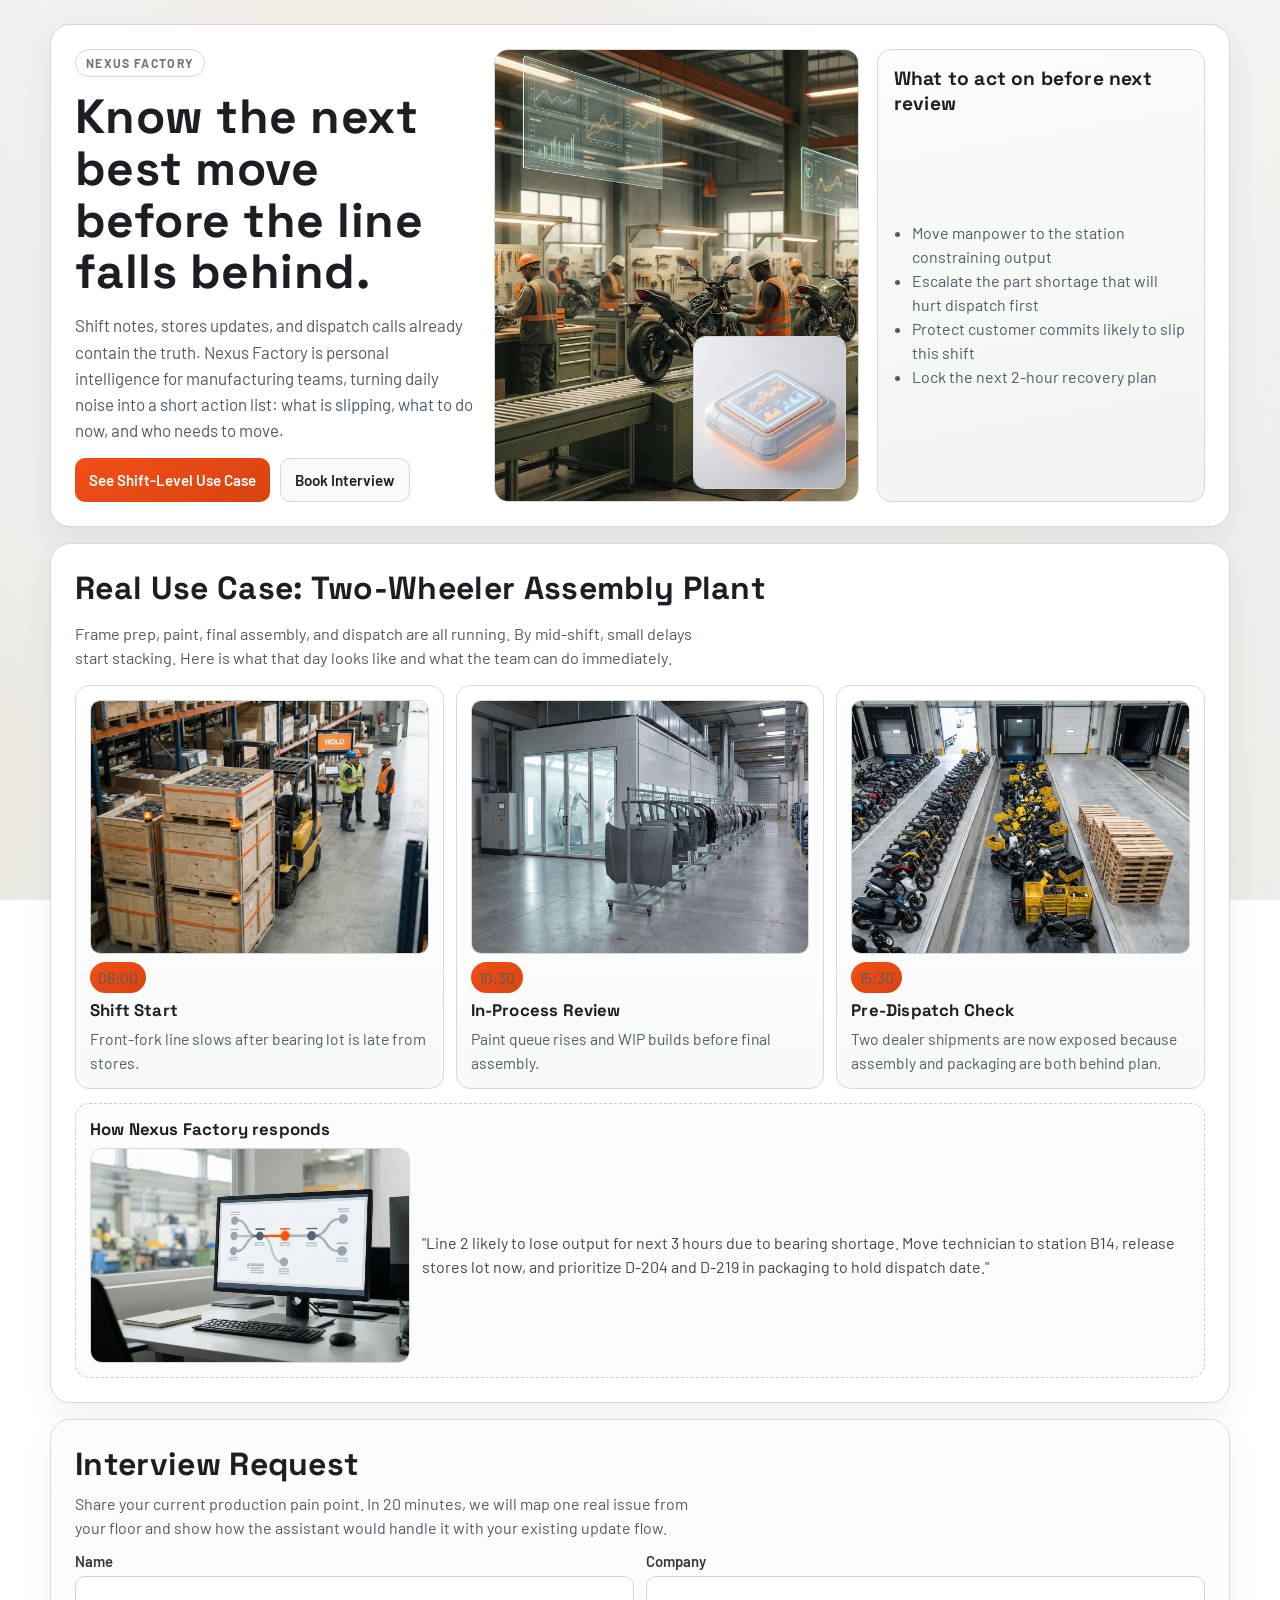
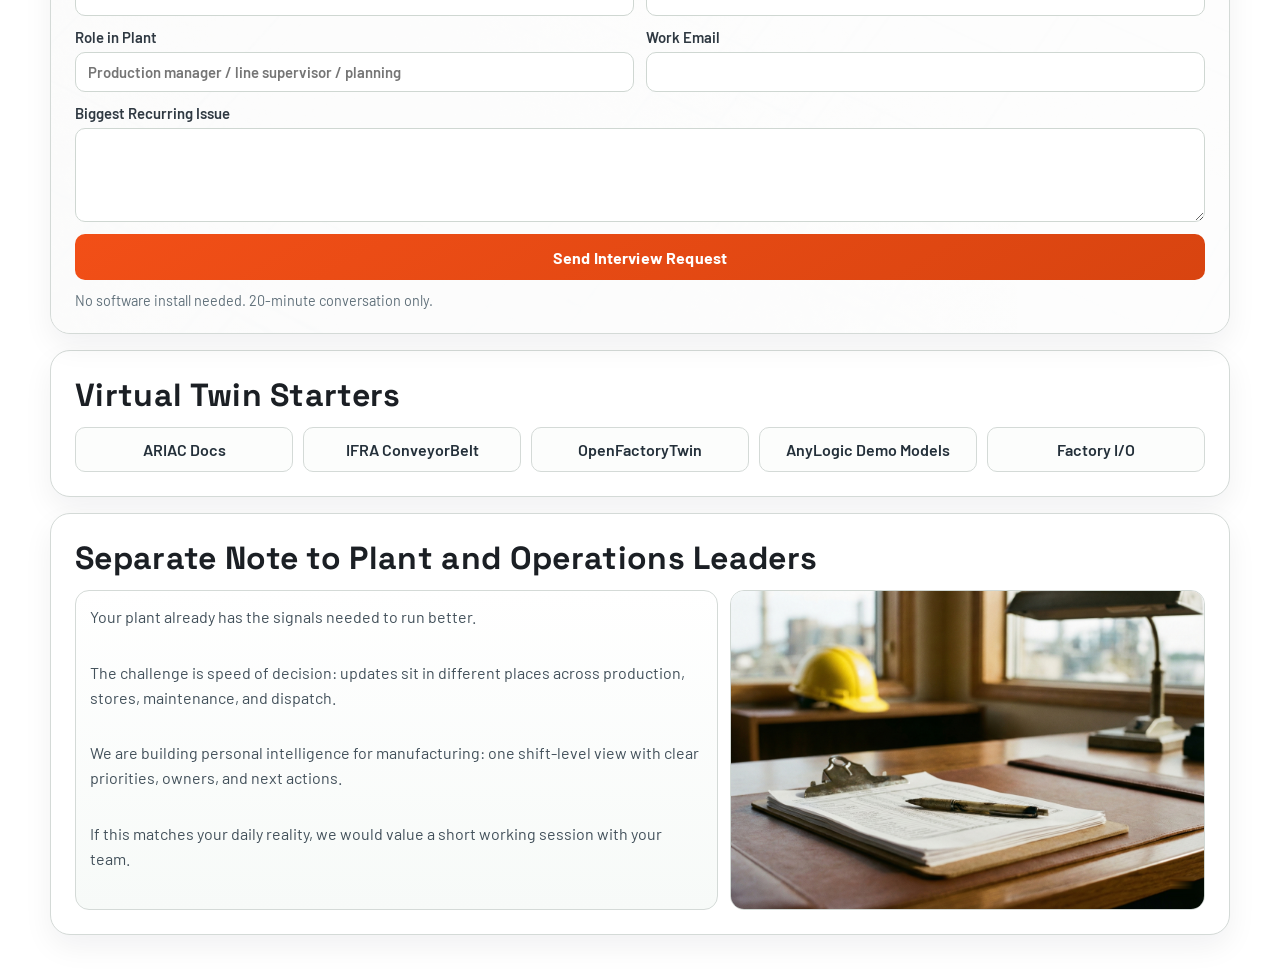
==== index.html @ db6a6862 "feat: launch Nexus Factory site and GitHub Pages deploy" ====
<!doctype html>
<html lang="en">
<head>
  <meta charset="utf-8" />
  <meta name="viewport" content="width=device-width, initial-scale=1" />
  <title>Nexus Factory</title>
  <meta
    name="description"
    content="Nexus Factory is personal intelligence for manufacturing, helping plant teams decide the next best move each shift."
  />
  <link rel="preconnect" href="https://fonts.googleapis.com" />
  <link rel="preconnect" href="https://fonts.gstatic.com" crossorigin />
  <link
    href="https://fonts.googleapis.com/css2?family=Barlow:wght@400;500;600;700&family=Space+Grotesk:wght@500;600;700&display=swap"
    rel="stylesheet"
  />
  <link rel="stylesheet" href="./styles.css" />
</head>
<body>
  <main class="page">
    <header class="hero card">
      <div class="hero-copy">
        <p class="eyebrow">Nexus Factory</p>
        <h1>Know the next best move before the line falls behind.</h1>
        <p class="lead">
          Shift notes, stores updates, and dispatch calls already contain the
          truth. Nexus Factory is personal intelligence for manufacturing teams,
          turning daily noise into a short action list: what is slipping, what
          to do now, and who needs to move.
        </p>
        <div class="hero-actions">
          <a class="btn btn-primary" href="#use-case">See Shift-Level Use Case</a>
          <a class="btn btn-ghost" href="#interview">Book Interview</a>
        </div>
      </div>
      <div class="hero-media">
        <img
          class="hero-main-image"
          src="./assets/1.png"
          alt="Two-wheeler assembly line with operators and line stations"
        />
        <img
          class="hero-accent-image"
          src="./assets/2.png"
          alt="Tablet-style production dashboard concept"
        />
      </div>
      <aside class="hero-panel">
        <h2>What to act on before next review</h2>
        <ul>
          <li>Move manpower to the station constraining output</li>
          <li>Escalate the part shortage that will hurt dispatch first</li>
          <li>Protect customer commits likely to slip this shift</li>
          <li>Lock the next 2-hour recovery plan</li>
        </ul>
      </aside>
    </header>

    <section id="use-case" class="card use-case">
      <h2>Real Use Case: Two-Wheeler Assembly Plant</h2>
      <p class="section-lead">
        Frame prep, paint, final assembly, and dispatch are all running. By
        mid-shift, small delays start stacking. Here is what that day looks
        like and what the team can do immediately.
      </p>

      <div class="timeline">
        <article class="event">
          <img
            class="event-image"
            src="./assets/3.png"
            alt="Stores area with bearing lots on hold near forklift"
            loading="lazy"
          />
          <p class="time">06:00</p>
          <h3>Shift Start</h3>
          <p>
            Front-fork line slows after bearing lot is late from stores.
          </p>
        </article>
        <article class="event">
          <img
            class="event-image"
            src="./assets/4.png"
            alt="Paint booth with queued body panels"
            loading="lazy"
          />
          <p class="time">10:30</p>
          <h3>In-Process Review</h3>
          <p>
            Paint queue rises and WIP builds before final assembly.
          </p>
        </article>
        <article class="event">
          <img
            class="event-image"
            src="./assets/5.png"
            alt="Dispatch area with built vehicles waiting at loading bays"
            loading="lazy"
          />
          <p class="time">15:30</p>
          <h3>Pre-Dispatch Check</h3>
          <p>
            Two dealer shipments are now exposed because assembly and
            packaging are both behind plan.
          </p>
        </article>
      </div>

      <div class="assistant-output">
        <h3>How Nexus Factory responds</h3>
        <div class="assistant-content">
          <img
            class="assistant-image"
            src="./assets/6.png"
            alt="Operations dashboard screen highlighting process bottleneck"
            loading="lazy"
          />
          <p>
            "Line 2 likely to lose output for next 3 hours due to bearing
            shortage. Move technician to station B14, release stores lot now,
            and prioritize D-204 and D-219 in packaging to hold dispatch date."
          </p>
        </div>
      </div>
    </section>

    <section id="interview" class="card interview">
      <div class="interview-head">
        <h2>Interview Request</h2>
        <p>
          Share your current production pain point. In 20 minutes, we will map
          one real issue from your floor and show how the assistant would handle
          it with your existing update flow.
        </p>
      </div>

      <form id="interviewForm" class="interview-form">
        <label>
          Name
          <input id="name" type="text" required />
        </label>
        <label>
          Company
          <input id="company" type="text" required />
        </label>
        <label>
          Role in Plant
          <input id="role" type="text" placeholder="Production manager / line supervisor / planning" required />
        </label>
        <label>
          Work Email
          <input id="email" type="email" required />
        </label>
        <label class="wide">
          Biggest Recurring Issue
          <textarea id="issue" rows="4" required></textarea>
        </label>
        <button type="submit">Send Interview Request</button>
      </form>
      <p class="note">No software install needed. 20-minute conversation only.</p>
    </section>

    <section class="card resources">
      <h2>Virtual Twin Starters</h2>
      <div class="resource-grid">
        <a href="https://pages.nist.gov/ARIAC_docs/en/2024.1.0/installation.html" target="_blank" rel="noopener noreferrer">ARIAC Docs</a>
        <a href="https://github.com/IFRA-Cranfield/IFRA_ConveyorBelt" target="_blank" rel="noopener noreferrer">IFRA ConveyorBelt</a>
        <a href="https://github.com/OpenFactoryTwin/ofact" target="_blank" rel="noopener noreferrer">OpenFactoryTwin</a>
        <a href="https://anylogic.help/anylogic/introduction/demo-models.html" target="_blank" rel="noopener noreferrer">AnyLogic Demo Models</a>
        <a href="https://factoryio.com/" target="_blank" rel="noopener noreferrer">Factory I/O</a>
      </div>
    </section>

    <section id="letter" class="card letter">
      <h2>Separate Note to Plant and Operations Leaders</h2>
      <div class="letter-layout">
        <div class="letter-body">
          <p>Your plant already has the signals needed to run better.</p>
          <p>
            The challenge is speed of decision: updates sit in different places
            across production, stores, maintenance, and dispatch.
          </p>
          <p>
            We are building personal intelligence for manufacturing: one
            shift-level view with clear priorities, owners, and next actions.
          </p>
          <p>
            If this matches your daily reality, we would value a short working
            session with your team.
          </p>
        </div>
        <img
          class="letter-image"
          src="./assets/8.png"
          alt="Plant desk with shift report paperwork and pen"
          loading="lazy"
        />
      </div>
    </section>
  </main>

  <script>
    const TEAM_CONTACT_EMAIL = "founders@manufacturing-pa.com";
    const interviewForm = document.getElementById("interviewForm");

    interviewForm.addEventListener("submit", (event) => {
      event.preventDefault();
      const name = document.getElementById("name").value.trim();
      const company = document.getElementById("company").value.trim();
      const role = document.getElementById("role").value.trim();
      const email = document.getElementById("email").value.trim();
      const issue = document.getElementById("issue").value.trim();

      const subject = encodeURIComponent(`Interview Request | ${company}`);
      const body = encodeURIComponent(
        [
          "Hi team,",
          "",
          "I would like to join a short interview for Nexus Factory.",
          "",
          `Name: ${name}`,
          `Company: ${company}`,
          `Role: ${role}`,
          `Email: ${email}`,
          "",
          "Biggest recurring issue:",
          issue,
          "",
          "Thanks."
        ].join("\n")
      );

      window.location.href = `mailto:${TEAM_CONTACT_EMAIL}?subject=${subject}&body=${body}`;
    });
  </script>
</body>
</html>
---- styles.css ----
:root {
  --bg: #f2f4f3;
  --bg-2: #ebeeec;
  --surface: #ffffff;
  --line: #d4dad7;
  --ink: #1b1f24;
  --muted: #4f5b66;
  --accent: #f24f17;
  --accent-deep: #d84410;
}

* {
  box-sizing: border-box;
}

html,
body {
  margin: 0;
  min-height: 100%;
}

body {
  font-family: "Barlow", "Segoe UI", sans-serif;
  color: var(--ink);
  background:
    linear-gradient(rgba(242, 244, 243, 0.92), rgba(235, 238, 236, 0.92)),
    url("./assets/10.png"),
    radial-gradient(circle at 10% 6%, rgba(255, 255, 255, 0.8), transparent 35%),
    radial-gradient(circle at 88% 92%, rgba(255, 255, 255, 0.65), transparent 33%),
    linear-gradient(145deg, var(--bg), var(--bg-2));
  background-size: cover, cover, auto, auto, auto;
  background-position: center, center, 0 0, 0 0, 0 0;
  background-attachment: fixed, fixed, scroll, scroll, scroll;
}

.page {
  width: min(1180px, calc(100% - 32px));
  margin: 24px auto 40px;
  display: grid;
  gap: 16px;
}

.card {
  border: 1px solid var(--line);
  border-radius: 20px;
  background: var(--surface);
  box-shadow: 0 12px 30px rgba(17, 24, 31, 0.06);
  padding: 24px;
}

h1,
h2,
h3 {
  font-family: "Space Grotesk", "Segoe UI", sans-serif;
  margin: 0;
  letter-spacing: 0.01em;
}

h1 {
  font-size: clamp(2rem, 4vw, 3rem);
  line-height: 1.08;
}

h2 {
  font-size: clamp(1.4rem, 2.5vw, 2rem);
}

h3 {
  font-size: 1.05rem;
}

p {
  margin: 0;
}

.hero {
  display: grid;
  grid-template-columns: 1.1fr 1fr 0.9fr;
  gap: 18px;
  align-items: stretch;
}

.hero-copy {
  display: grid;
  gap: 14px;
}

.eyebrow {
  width: fit-content;
  text-transform: uppercase;
  letter-spacing: 0.11em;
  font-size: 0.76rem;
  font-weight: 700;
  color: #6a7782;
  border: 1px solid var(--line);
  border-radius: 999px;
  padding: 6px 10px;
}

.lead {
  color: var(--muted);
  font-size: 1.06rem;
  line-height: 1.55;
  max-width: 58ch;
}

.hero-actions {
  display: flex;
  flex-wrap: wrap;
  gap: 10px;
}

.hero-media {
  position: relative;
  border: 1px solid var(--line);
  border-radius: 14px;
  overflow: hidden;
  min-height: 320px;
  background: #f6f8f7;
}

.hero-main-image {
  width: 100%;
  height: 100%;
  object-fit: cover;
  display: block;
}

.hero-accent-image {
  position: absolute;
  width: min(42%, 220px);
  right: 12px;
  bottom: 12px;
  border-radius: 12px;
  border: 1px solid #d0d7d3;
  box-shadow: 0 10px 24px rgba(28, 35, 42, 0.22);
  background: #fff;
}

.btn {
  display: inline-flex;
  align-items: center;
  justify-content: center;
  min-height: 44px;
  padding: 10px 14px;
  border-radius: 10px;
  text-decoration: none;
  font-weight: 600;
  font-size: 0.95rem;
}

.btn-primary {
  background: linear-gradient(150deg, var(--accent), var(--accent-deep));
  color: #fff;
}

.btn-primary:hover {
  filter: brightness(1.04);
}

.btn-ghost {
  color: var(--ink);
  border: 1px solid var(--line);
  background: #fafafa;
}

.btn-ghost:hover {
  border-color: #bac3bf;
}

.hero-panel {
  border: 1px solid var(--line);
  border-radius: 14px;
  padding: 16px;
  background: linear-gradient(170deg, #fbfcfb, #f1f4f2);
  display: grid;
  gap: 10px;
}

.hero-panel h2 {
  font-size: 1.2rem;
}

.hero-panel ul {
  margin: 0;
  padding-left: 18px;
  color: var(--muted);
  line-height: 1.5;
  font-size: 1rem;
}

.use-case {
  display: grid;
  gap: 14px;
}

.section-lead {
  color: var(--muted);
  font-size: 1.02rem;
  line-height: 1.52;
  max-width: 72ch;
}

.timeline {
  display: grid;
  grid-template-columns: repeat(3, minmax(0, 1fr));
  gap: 12px;
}

.event {
  border: 1px solid var(--line);
  border-radius: 14px;
  padding: 14px;
  background: linear-gradient(180deg, #ffffff, #f8faf8);
  display: grid;
  gap: 6px;
}

.event-image {
  width: 100%;
  aspect-ratio: 4 / 3;
  object-fit: cover;
  border-radius: 10px;
  border: 1px solid #d4dbd7;
  margin-bottom: 2px;
}

.time {
  width: fit-content;
  padding: 4px 8px;
  border-radius: 999px;
  font-size: 0.82rem;
  color: #fff;
  background: linear-gradient(150deg, var(--accent), var(--accent-deep));
}

.event p {
  color: var(--muted);
  font-size: 0.98rem;
  line-height: 1.48;
}

.assistant-output {
  border: 1px dashed #c8d0cb;
  border-radius: 14px;
  padding: 14px;
  background: #fbfcfb;
  display: grid;
  gap: 8px;
}

.assistant-output p {
  color: #3d4750;
  font-size: 1rem;
  line-height: 1.52;
}

.assistant-content {
  display: grid;
  grid-template-columns: minmax(220px, 320px) 1fr;
  gap: 12px;
  align-items: center;
}

.assistant-image {
  width: 100%;
  border-radius: 12px;
  border: 1px solid #d4dbd7;
  object-fit: cover;
}

.interview {
  position: relative;
  overflow: hidden;
  display: grid;
  gap: 12px;
  isolation: isolate;
}

.interview::before {
  content: "";
  position: absolute;
  inset: 0;
  background:
    linear-gradient(rgba(255, 255, 255, 0.88), rgba(255, 255, 255, 0.9)),
    url("./assets/7.png");
  background-size: cover;
  background-position: center;
  opacity: 0.58;
  z-index: -1;
}

.interview-head p {
  margin-top: 8px;
  color: var(--muted);
  font-size: 1rem;
  line-height: 1.5;
  max-width: 70ch;
}

.interview-form {
  display: grid;
  grid-template-columns: repeat(2, minmax(0, 1fr));
  gap: 12px;
}

.interview-form label {
  display: grid;
  gap: 6px;
  font-size: 0.93rem;
  color: #2f3942;
  font-weight: 600;
}

.interview-form .wide {
  grid-column: span 2;
}

input,
textarea,
button {
  font: inherit;
}

input,
textarea {
  width: 100%;
  border: 1px solid #cfd7d2;
  border-radius: 10px;
  background: #fff;
  padding: 10px 12px;
}

textarea {
  resize: vertical;
}

button {
  grid-column: span 2;
  min-height: 46px;
  border: none;
  border-radius: 10px;
  background: linear-gradient(150deg, var(--accent), var(--accent-deep));
  color: #fff;
  font-weight: 700;
  letter-spacing: 0.01em;
  cursor: pointer;
}

button:hover {
  filter: brightness(1.04);
}

.note {
  color: #60707a;
  font-size: 0.9rem;
}

.resources {
  display: grid;
  gap: 12px;
}

.resource-grid {
  display: grid;
  grid-template-columns: repeat(5, minmax(0, 1fr));
  gap: 10px;
}

.resource-grid a {
  border: 1px solid var(--line);
  border-radius: 10px;
  padding: 12px 10px;
  text-align: center;
  text-decoration: none;
  color: #24303a;
  font-weight: 600;
  background: #fcfdfc;
}

.resource-grid a:hover {
  border-color: #bec8c3;
}

.letter {
  display: grid;
  gap: 12px;
}

.letter-layout {
  display: grid;
  grid-template-columns: 1.15fr 0.85fr;
  gap: 12px;
  align-items: stretch;
}

.letter-body {
  border: 1px solid var(--line);
  border-radius: 14px;
  padding: 14px;
  display: grid;
  gap: 8px;
  max-width: 880px;
  background: linear-gradient(180deg, #ffffff, #f7faf8);
}

.letter-body p {
  color: #42505a;
  font-size: 1rem;
  line-height: 1.55;
}

.letter-image {
  width: 100%;
  height: 100%;
  object-fit: cover;
  border-radius: 14px;
  border: 1px solid #d1d8d4;
}

@media (max-width: 980px) {
  .hero {
    grid-template-columns: 1fr;
  }

  .timeline {
    grid-template-columns: 1fr;
  }

  .assistant-content {
    grid-template-columns: 1fr;
  }

  .letter-layout {
    grid-template-columns: 1fr;
  }

  .resource-grid {
    grid-template-columns: repeat(3, minmax(0, 1fr));
  }
}

@media (max-width: 700px) {
  .page {
    width: calc(100% - 18px);
    margin-top: 10px;
  }

  .card {
    padding: 16px;
    border-radius: 14px;
  }

  .interview-form {
    grid-template-columns: 1fr;
  }

  .interview-form .wide,
  button {
    grid-column: span 1;
  }

  .resource-grid {
    grid-template-columns: 1fr;
  }
}
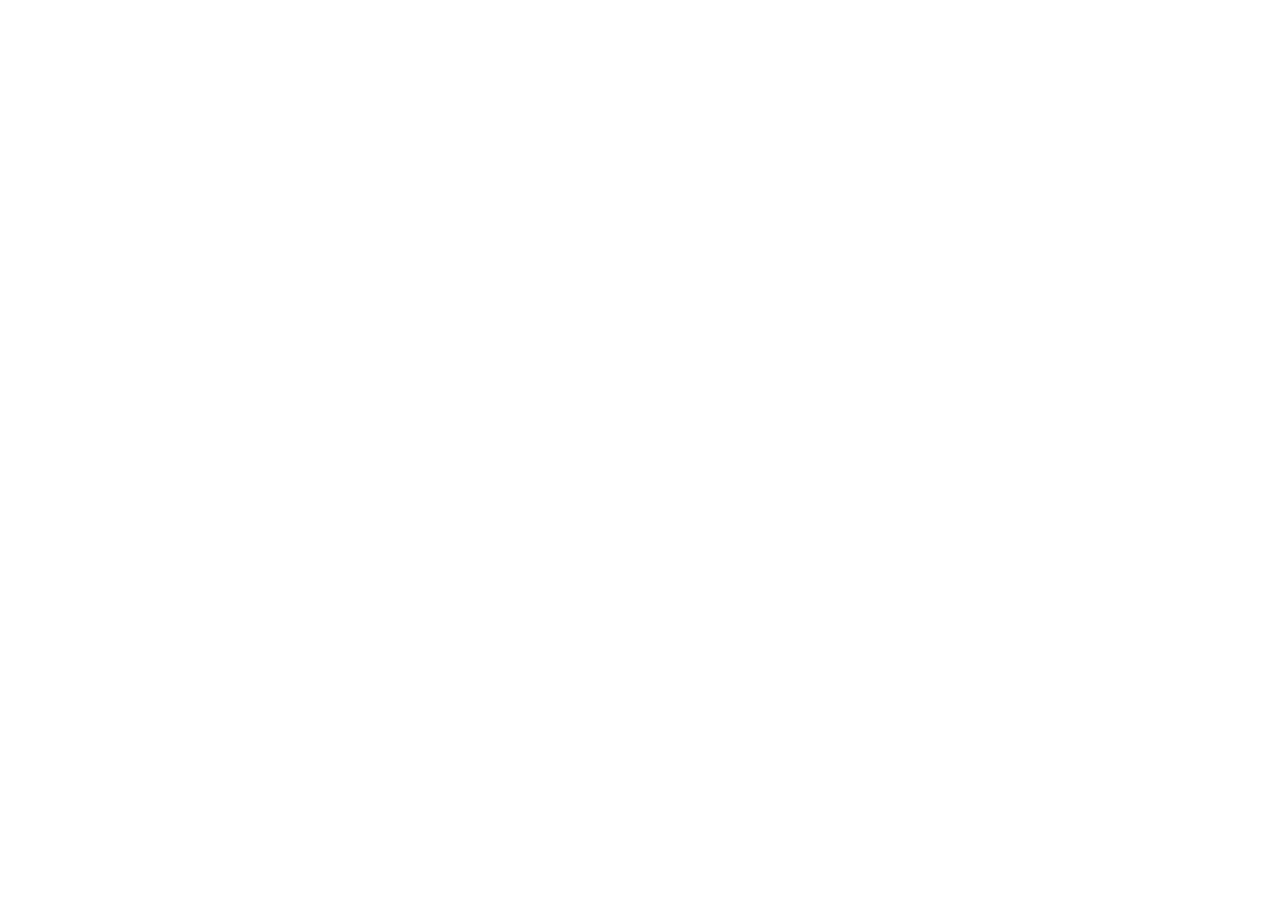
==== commit 063bb1c5: "chore: disable project site and redirect to main website" ====
--- a/index.html
+++ b/index.html
@@ -3,236 +3,10 @@
 <head>
   <meta charset="utf-8" />
   <meta name="viewport" content="width=device-width, initial-scale=1" />
-  <title>Nexus Factory</title>
-  <meta
-    name="description"
-    content="Nexus Factory is personal intelligence for manufacturing, helping plant teams decide the next best move each shift."
-  />
-  <link rel="preconnect" href="https://fonts.googleapis.com" />
-  <link rel="preconnect" href="https://fonts.gstatic.com" crossorigin />
-  <link
-    href="https://fonts.googleapis.com/css2?family=Barlow:wght@400;500;600;700&family=Space+Grotesk:wght@500;600;700&display=swap"
-    rel="stylesheet"
-  />
-  <link rel="stylesheet" href="./styles.css" />
+  <meta http-equiv="refresh" content="0; url=https://kishorepagidi.com/" />
+  <title>Moved</title>
 </head>
 <body>
-  <main class="page">
-    <header class="hero card">
-      <div class="hero-copy">
-        <p class="eyebrow">Nexus Factory</p>
-        <h1>Know the next best move before the line falls behind.</h1>
-        <p class="lead">
-          Shift notes, stores updates, and dispatch calls already contain the
-          truth. Nexus Factory is personal intelligence for manufacturing teams,
-          turning daily noise into a short action list: what is slipping, what
-          to do now, and who needs to move.
-        </p>
-        <div class="hero-actions">
-          <a class="btn btn-primary" href="#use-case">See Shift-Level Use Case</a>
-          <a class="btn btn-ghost" href="#interview">Book Interview</a>
-        </div>
-      </div>
-      <div class="hero-media">
-        <img
-          class="hero-main-image"
-          src="./assets/1.png"
-          alt="Two-wheeler assembly line with operators and line stations"
-        />
-        <img
-          class="hero-accent-image"
-          src="./assets/2.png"
-          alt="Tablet-style production dashboard concept"
-        />
-      </div>
-      <aside class="hero-panel">
-        <h2>What to act on before next review</h2>
-        <ul>
-          <li>Move manpower to the station constraining output</li>
-          <li>Escalate the part shortage that will hurt dispatch first</li>
-          <li>Protect customer commits likely to slip this shift</li>
-          <li>Lock the next 2-hour recovery plan</li>
-        </ul>
-      </aside>
-    </header>
-
-    <section id="use-case" class="card use-case">
-      <h2>Real Use Case: Two-Wheeler Assembly Plant</h2>
-      <p class="section-lead">
-        Frame prep, paint, final assembly, and dispatch are all running. By
-        mid-shift, small delays start stacking. Here is what that day looks
-        like and what the team can do immediately.
-      </p>
-
-      <div class="timeline">
-        <article class="event">
-          <img
-            class="event-image"
-            src="./assets/3.png"
-            alt="Stores area with bearing lots on hold near forklift"
-            loading="lazy"
-          />
-          <p class="time">06:00</p>
-          <h3>Shift Start</h3>
-          <p>
-            Front-fork line slows after bearing lot is late from stores.
-          </p>
-        </article>
-        <article class="event">
-          <img
-            class="event-image"
-            src="./assets/4.png"
-            alt="Paint booth with queued body panels"
-            loading="lazy"
-          />
-          <p class="time">10:30</p>
-          <h3>In-Process Review</h3>
-          <p>
-            Paint queue rises and WIP builds before final assembly.
-          </p>
-        </article>
-        <article class="event">
-          <img
-            class="event-image"
-            src="./assets/5.png"
-            alt="Dispatch area with built vehicles waiting at loading bays"
-            loading="lazy"
-          />
-          <p class="time">15:30</p>
-          <h3>Pre-Dispatch Check</h3>
-          <p>
-            Two dealer shipments are now exposed because assembly and
-            packaging are both behind plan.
-          </p>
-        </article>
-      </div>
-
-      <div class="assistant-output">
-        <h3>How Nexus Factory responds</h3>
-        <div class="assistant-content">
-          <img
-            class="assistant-image"
-            src="./assets/6.png"
-            alt="Operations dashboard screen highlighting process bottleneck"
-            loading="lazy"
-          />
-          <p>
-            "Line 2 likely to lose output for next 3 hours due to bearing
-            shortage. Move technician to station B14, release stores lot now,
-            and prioritize D-204 and D-219 in packaging to hold dispatch date."
-          </p>
-        </div>
-      </div>
-    </section>
-
-    <section id="interview" class="card interview">
-      <div class="interview-head">
-        <h2>Interview Request</h2>
-        <p>
-          Share your current production pain point. In 20 minutes, we will map
-          one real issue from your floor and show how the assistant would handle
-          it with your existing update flow.
-        </p>
-      </div>
-
-      <form id="interviewForm" class="interview-form">
-        <label>
-          Name
-          <input id="name" type="text" required />
-        </label>
-        <label>
-          Company
-          <input id="company" type="text" required />
-        </label>
-        <label>
-          Role in Plant
-          <input id="role" type="text" placeholder="Production manager / line supervisor / planning" required />
-        </label>
-        <label>
-          Work Email
-          <input id="email" type="email" required />
-        </label>
-        <label class="wide">
-          Biggest Recurring Issue
-          <textarea id="issue" rows="4" required></textarea>
-        </label>
-        <button type="submit">Send Interview Request</button>
-      </form>
-      <p class="note">No software install needed. 20-minute conversation only.</p>
-    </section>
-
-    <section class="card resources">
-      <h2>Virtual Twin Starters</h2>
-      <div class="resource-grid">
-        <a href="https://pages.nist.gov/ARIAC_docs/en/2024.1.0/installation.html" target="_blank" rel="noopener noreferrer">ARIAC Docs</a>
-        <a href="https://github.com/IFRA-Cranfield/IFRA_ConveyorBelt" target="_blank" rel="noopener noreferrer">IFRA ConveyorBelt</a>
-        <a href="https://github.com/OpenFactoryTwin/ofact" target="_blank" rel="noopener noreferrer">OpenFactoryTwin</a>
-        <a href="https://anylogic.help/anylogic/introduction/demo-models.html" target="_blank" rel="noopener noreferrer">AnyLogic Demo Models</a>
-        <a href="https://factoryio.com/" target="_blank" rel="noopener noreferrer">Factory I/O</a>
-      </div>
-    </section>
-
-    <section id="letter" class="card letter">
-      <h2>Separate Note to Plant and Operations Leaders</h2>
-      <div class="letter-layout">
-        <div class="letter-body">
-          <p>Your plant already has the signals needed to run better.</p>
-          <p>
-            The challenge is speed of decision: updates sit in different places
-            across production, stores, maintenance, and dispatch.
-          </p>
-          <p>
-            We are building personal intelligence for manufacturing: one
-            shift-level view with clear priorities, owners, and next actions.
-          </p>
-          <p>
-            If this matches your daily reality, we would value a short working
-            session with your team.
-          </p>
-        </div>
-        <img
-          class="letter-image"
-          src="./assets/8.png"
-          alt="Plant desk with shift report paperwork and pen"
-          loading="lazy"
-        />
-      </div>
-    </section>
-  </main>
-
-  <script>
-    const TEAM_CONTACT_EMAIL = "founders@manufacturing-pa.com";
-    const interviewForm = document.getElementById("interviewForm");
-
-    interviewForm.addEventListener("submit", (event) => {
-      event.preventDefault();
-      const name = document.getElementById("name").value.trim();
-      const company = document.getElementById("company").value.trim();
-      const role = document.getElementById("role").value.trim();
-      const email = document.getElementById("email").value.trim();
-      const issue = document.getElementById("issue").value.trim();
-
-      const subject = encodeURIComponent(`Interview Request | ${company}`);
-      const body = encodeURIComponent(
-        [
-          "Hi team,",
-          "",
-          "I would like to join a short interview for Nexus Factory.",
-          "",
-          `Name: ${name}`,
-          `Company: ${company}`,
-          `Role: ${role}`,
-          `Email: ${email}`,
-          "",
-          "Biggest recurring issue:",
-          issue,
-          "",
-          "Thanks."
-        ].join("\n")
-      );
-
-      window.location.href = `mailto:${TEAM_CONTACT_EMAIL}?subject=${subject}&body=${body}`;
-    });
-  </script>
+  <p>This page has moved to <a href="https://kishorepagidi.com/">kishorepagidi.com</a>.</p>
 </body>
-</html>
+</html>
